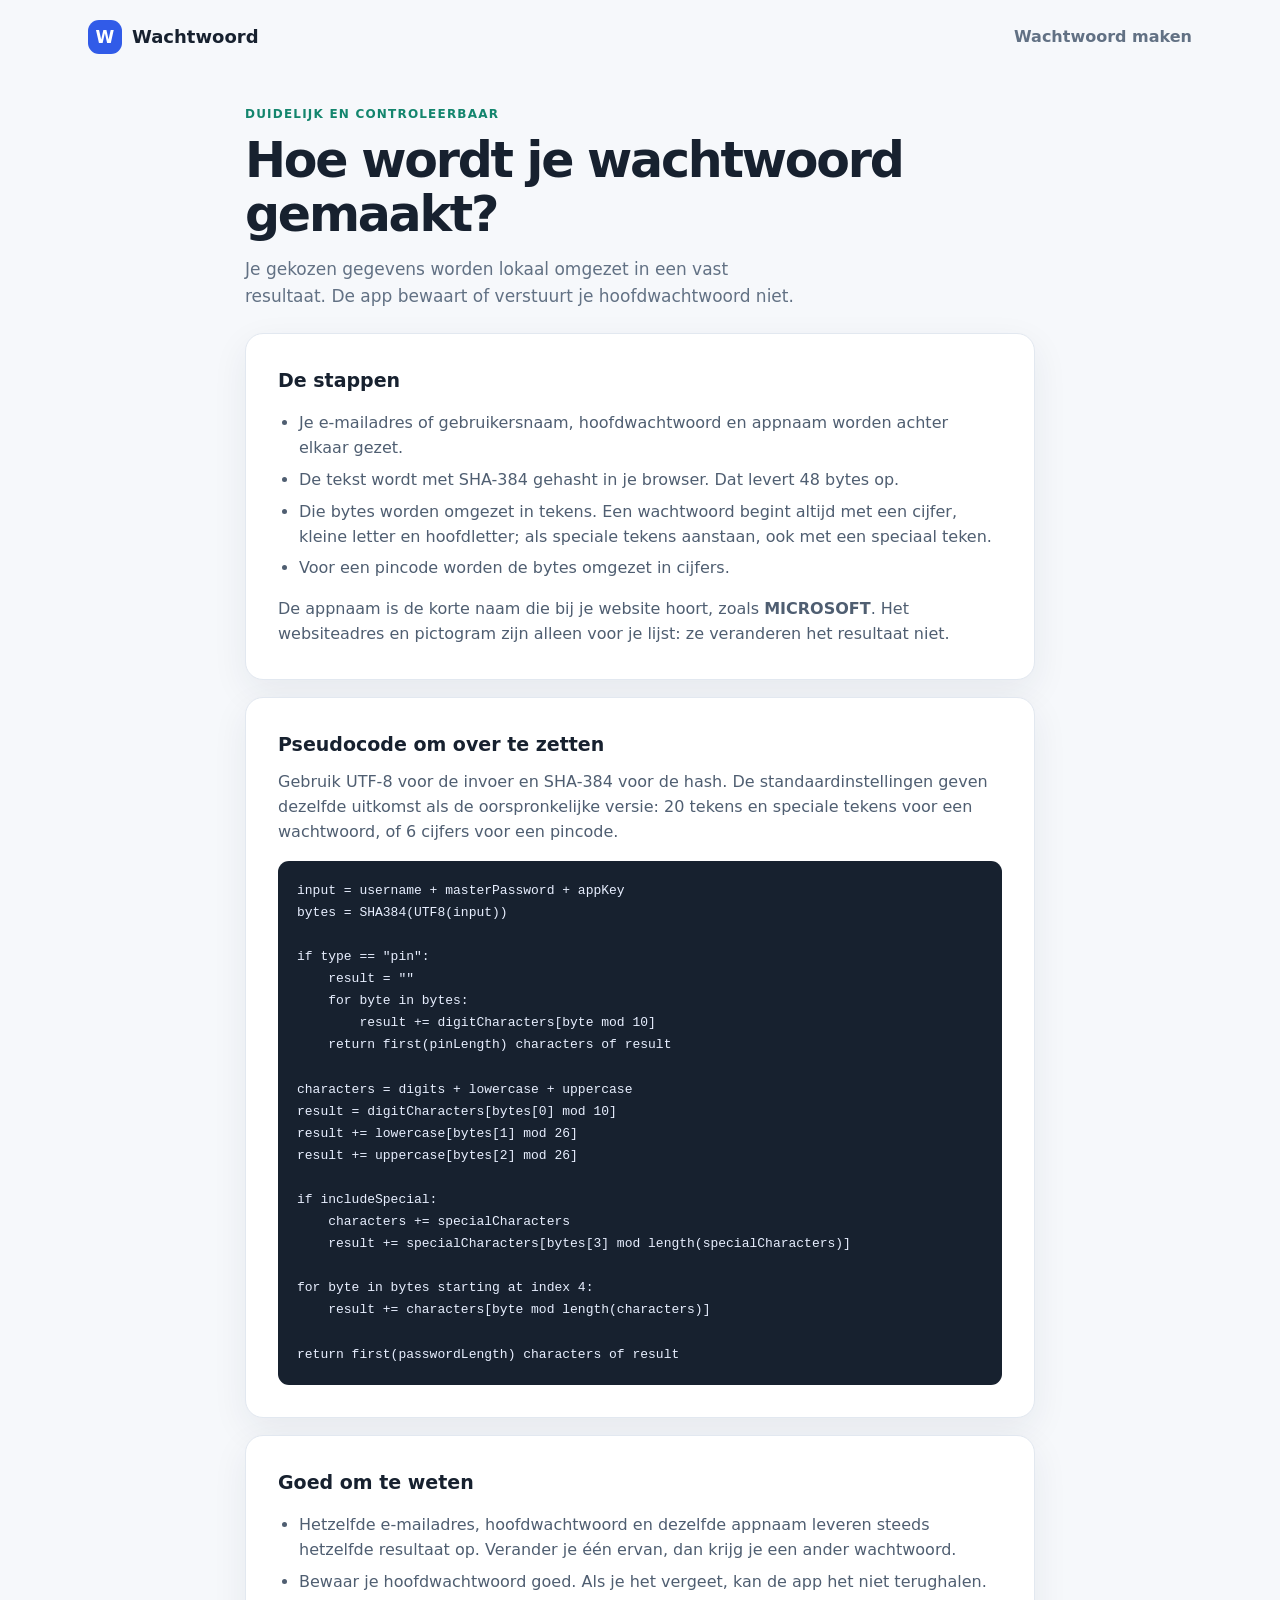
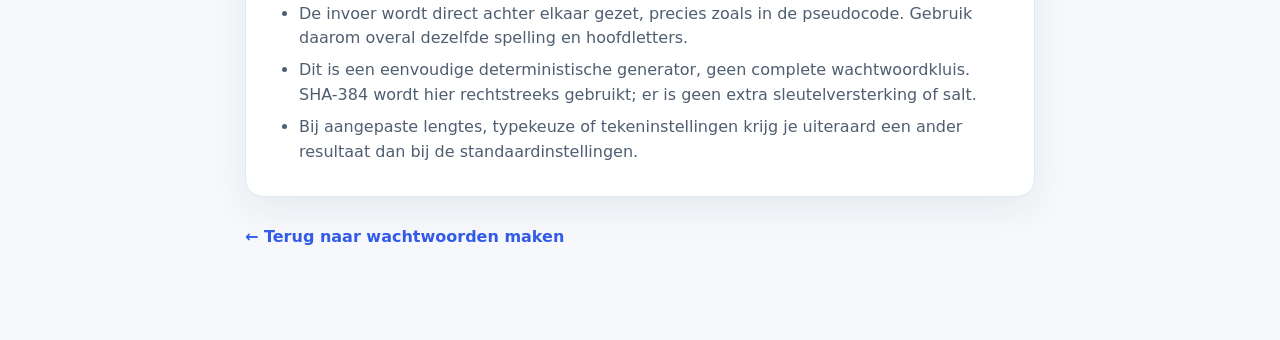
==== how-it-works.html @ 31152249 "Complete password manager UX refresh Co-authored-by: RobbeNooyens <42799452+RobbeNooyens@users.norep" ====
<!doctype html>
<html lang="nl">
<head>
  <meta charset="utf-8">
  <meta name="viewport" content="width=device-width, initial-scale=1">
  <meta name="theme-color" content="#f6f8fb">
  <title>Hoe werkt Wachtwoord?</title>
  <link rel="icon" href="favicon.ico" type="image/x-icon">
  <link rel="stylesheet" href="styles.css">
</head>
<body>
  <header class="site-header">
    <a class="brand" href="index.html" aria-label="Terug naar Wachtwoord">
      <span class="brand-mark" aria-hidden="true">W</span>
      <span>Wachtwoord</span>
    </a>
    <nav aria-label="Hoofdnavigatie">
      <a href="index.html">Wachtwoord maken</a>
    </nav>
  </header>

  <main class="page-shell how-page">
    <section class="intro">
      <p class="eyebrow">Duidelijk en controleerbaar</p>
      <h1>Hoe wordt je wachtwoord gemaakt?</h1>
      <p>Je gekozen gegevens worden lokaal omgezet in een vast resultaat. De app bewaart of verstuurt je hoofdwachtwoord niet.</p>
    </section>

    <section class="how-card">
      <h2>De stappen</h2>
      <ul>
        <li>Je e-mailadres of gebruikersnaam, hoofdwachtwoord en appnaam worden achter elkaar gezet.</li>
        <li>De tekst wordt met SHA-384 gehasht in je browser. Dat levert 48 bytes op.</li>
        <li>Die bytes worden omgezet in tekens. Een wachtwoord begint altijd met een cijfer, kleine letter en hoofdletter; als speciale tekens aanstaan, ook met een speciaal teken.</li>
        <li>Voor een pincode worden de bytes omgezet in cijfers.</li>
      </ul>
      <p>De appnaam is de korte naam die bij je website hoort, zoals <strong>MICROSOFT</strong>. Het websiteadres en pictogram zijn alleen voor je lijst: ze veranderen het resultaat niet.</p>
    </section>

    <section class="how-card">
      <h2>Pseudocode om over te zetten</h2>
      <p>Gebruik UTF-8 voor de invoer en SHA-384 voor de hash. De standaardinstellingen geven dezelfde uitkomst als de oorspronkelijke versie: 20 tekens en speciale tekens voor een wachtwoord, of 6 cijfers voor een pincode.</p>
      <pre class="pseudocode">input = username + masterPassword + appKey
bytes = SHA384(UTF8(input))

if type == "pin":
    result = ""
    for byte in bytes:
        result += digitCharacters[byte mod 10]
    return first(pinLength) characters of result

characters = digits + lowercase + uppercase
result = digitCharacters[bytes[0] mod 10]
result += lowercase[bytes[1] mod 26]
result += uppercase[bytes[2] mod 26]

if includeSpecial:
    characters += specialCharacters
    result += specialCharacters[bytes[3] mod length(specialCharacters)]

for byte in bytes starting at index 4:
    result += characters[byte mod length(characters)]

return first(passwordLength) characters of result</pre>
    </section>

    <section class="how-card">
      <h2>Goed om te weten</h2>
      <ul>
        <li>Hetzelfde e-mailadres, hoofdwachtwoord en dezelfde appnaam leveren steeds hetzelfde resultaat op. Verander je één ervan, dan krijg je een ander wachtwoord.</li>
        <li>Bewaar je hoofdwachtwoord goed. Als je het vergeet, kan de app het niet terughalen.</li>
        <li>De invoer wordt direct achter elkaar gezet, precies zoals in de pseudocode. Gebruik daarom overal dezelfde spelling en hoofdletters.</li>
        <li>Dit is een eenvoudige deterministische generator, geen complete wachtwoordkluis. SHA-384 wordt hier rechtstreeks gebruikt; er is geen extra sleutelversterking of salt.</li>
        <li>Bij aangepaste lengtes, typekeuze of tekeninstellingen krijg je uiteraard een ander resultaat dan bij de standaardinstellingen.</li>
      </ul>
    </section>

    <a class="back-link" href="index.html">← Terug naar wachtwoorden maken</a>
  </main>
</body>
</html>
---- styles.css ----
:root {
  color-scheme: light;
  --ink: #17212f;
  --muted: #627184;
  --line: #e2e8f0;
  --surface: #fff;
  --canvas: #f6f8fb;
  --blue: #315be8;
  --blue-dark: #2348c5;
  --blue-soft: #eff3ff;
  --green: #13856d;
  --shadow: 0 12px 36px rgba(27, 44, 75, .07);
}

* {
  box-sizing: border-box;
}

body {
  margin: 0;
  background: var(--canvas);
  color: var(--ink);
  font-family: Inter, ui-sans-serif, system-ui, -apple-system, BlinkMacSystemFont, "Segoe UI", sans-serif;
  font-size: 16px;
  line-height: 1.55;
}

button,
input {
  font: inherit;
}

button,
a,
summary,
input {
  -webkit-tap-highlight-color: transparent;
}

a {
  color: var(--blue);
  text-decoration: none;
}

a:hover {
  color: var(--blue-dark);
  text-decoration: underline;
}

:focus-visible {
  outline: 3px solid #86a2ff;
  outline-offset: 3px;
}

.site-header {
  display: flex;
  align-items: center;
  justify-content: space-between;
  max-width: 1160px;
  margin: 0 auto;
  padding: 20px 28px;
}

.brand {
  display: inline-flex;
  align-items: center;
  gap: 10px;
  color: var(--ink);
  font-size: 18px;
  font-weight: 750;
}

.brand:hover {
  text-decoration: none;
}

.brand-mark {
  display: grid;
  width: 34px;
  height: 34px;
  place-items: center;
  border-radius: 11px;
  background: var(--blue);
  color: white;
  font-size: 17px;
}

.site-header nav a {
  color: var(--muted);
  font-weight: 650;
}

.page-shell {
  width: min(1080px, calc(100% - 40px));
  margin: 31px auto 80px;
}

.intro {
  max-width: 660px;
  margin: 0 0 30px;
}

.eyebrow {
  margin: 0 0 10px;
  color: var(--green);
  font-size: 12px;
  font-weight: 800;
  letter-spacing: .1em;
  text-transform: uppercase;
}

h1,
h2,
h3,
p {
  margin-top: 0;
}

.intro h1 {
  margin-bottom: 13px;
  font-size: clamp(34px, 5vw, 49px);
  letter-spacing: -.045em;
  line-height: 1.12;
}

.intro h1 span {
  color: var(--blue);
}

.intro > p:last-child {
  max-width: 560px;
  margin-bottom: 0;
  color: var(--muted);
  font-size: 17px;
}

.workspace {
  display: grid;
  grid-template-columns: minmax(0, 1fr) 275px;
  align-items: start;
  gap: 25px;
}

.panel,
.side-note,
.how-card {
  border: 1px solid var(--line);
  border-radius: 18px;
  background: var(--surface);
  box-shadow: var(--shadow);
}

.generator-panel {
  padding: clamp(22px, 4vw, 36px);
}

.panel-heading {
  display: flex;
  align-items: flex-start;
  gap: 13px;
  margin-bottom: 24px;
}

.panel-heading h2,
.result-heading h2 {
  margin: 0 0 4px;
  font-size: 19px;
  letter-spacing: -.02em;
}

.panel-heading p,
.result-heading p {
  margin: 0;
  color: var(--muted);
  font-size: 14px;
}

.step-number {
  display: grid;
  flex: 0 0 30px;
  width: 30px;
  height: 30px;
  place-items: center;
  border-radius: 50%;
  background: var(--blue-soft);
  color: var(--blue);
  font-size: 14px;
  font-weight: 800;
}

.field {
  margin-bottom: 19px;
}

.field label {
  display: block;
  margin-bottom: 7px;
  font-size: 14px;
  font-weight: 700;
}

.field input,
#passwordOutput {
  width: 100%;
  min-height: 49px;
  padding: 11px 14px;
  border: 1px solid #cbd5e1;
  border-radius: 9px;
  background: #fff;
  color: var(--ink);
  font-size: 16px;
}

.field input::placeholder,
#passwordOutput::placeholder {
  color: #8895a7;
}

.field input:focus,
#passwordOutput:focus {
  border-color: var(--blue);
  outline: 3px solid rgba(49, 91, 232, .13);
}

.field-hint {
  margin: 6px 0 0;
  color: var(--muted);
  font-size: 13px;
}

.optional-field,
.settings {
  margin-top: 4px;
}

.optional-field summary,
.settings summary {
  width: fit-content;
  color: var(--blue);
  cursor: pointer;
  font-size: 14px;
  font-weight: 700;
  list-style-position: outside;
}

.optional-field[open] .field {
  margin: 16px 0 0;
}

.section-divider {
  height: 1px;
  margin: 28px 0;
  background: var(--line);
}

.compact-heading {
  margin-bottom: 16px;
}

.choice-group {
  display: grid;
  grid-template-columns: 1fr 1fr;
  gap: 11px;
  margin: 0;
  padding: 0;
  border: 0;
}

.choice-card {
  display: flex;
  min-height: 76px;
  align-items: center;
  gap: 12px;
  padding: 13px 14px;
  border: 1px solid #cbd5e1;
  border-radius: 11px;
  cursor: pointer;
}

.choice-card:has(input:checked) {
  border-color: var(--blue);
  background: var(--blue-soft);
  box-shadow: inset 0 0 0 1px var(--blue);
}

.choice-card input {
  position: absolute;
  opacity: 0;
}

.choice-indicator {
  display: grid;
  flex: 0 0 20px;
  width: 20px;
  height: 20px;
  place-items: center;
  border: 1.5px solid #9aa9ba;
  border-radius: 50%;
  background: white;
}

.choice-card input:checked + .choice-indicator {
  border: 6px solid var(--blue);
}

.choice-card input:focus-visible + .choice-indicator {
  outline: 3px solid #86a2ff;
  outline-offset: 3px;
}

.choice-card strong,
.choice-card small {
  display: block;
}

.choice-card strong {
  font-size: 14px;
}

.choice-card small {
  margin-top: 2px;
  color: var(--muted);
  font-size: 12px;
}

.settings {
  margin-top: 17px;
  padding: 13px 15px;
  border: 1px solid var(--line);
  border-radius: 10px;
  background: #fbfcfe;
}

.settings-content {
  margin-top: 15px;
}

.settings-content[hidden],
.new-app-form[hidden] {
  display: none;
}

.settings-content .field {
  margin-bottom: 13px;
}

.setting-control {
  display: flex;
  align-items: center;
  gap: 10px;
  color: var(--ink);
  font-size: 14px;
}

.setting-control input {
  width: 90px;
  min-height: 42px;
}

.setting-default {
  color: var(--muted);
}

.check-row {
  display: flex;
  align-items: center;
  gap: 9px;
  width: fit-content;
  cursor: pointer;
  font-size: 14px;
}

.check-row input {
  width: 18px;
  height: 18px;
  accent-color: var(--blue);
}

.app-grid {
  display: grid;
  grid-template-columns: repeat(auto-fill, minmax(102px, 1fr));
  gap: 10px;
}

.app-item {
  position: relative;
  min-width: 0;
}

.app-choice {
  display: flex;
  width: 100%;
  min-height: 104px;
  flex-direction: column;
  align-items: center;
  justify-content: center;
  gap: 8px;
  padding: 12px 8px;
  border: 1px solid var(--line);
  border-radius: 12px;
  background: #fff;
  color: var(--ink);
  cursor: pointer;
}

.app-choice:hover {
  border-color: #9fb2f5;
  background: #fafbff;
}

.app-choice.selected {
  border: 2px solid var(--blue);
  background: var(--blue-soft);
}

.app-icon {
  display: grid;
  width: 42px;
  height: 42px;
  place-items: center;
  overflow: hidden;
  border-radius: 12px;
  background: #f2f5f9;
}

.app-icon img {
  width: 30px;
  height: 30px;
  object-fit: contain;
}

.app-initials {
  color: var(--blue);
  font-size: 20px;
  font-weight: 800;
}

.app-name {
  max-width: 100%;
  overflow: hidden;
  font-size: 12px;
  font-weight: 700;
  text-overflow: ellipsis;
  white-space: nowrap;
}

.remove-app {
  position: absolute;
  top: 3px;
  right: 3px;
  display: grid;
  width: 25px;
  height: 25px;
  place-items: center;
  border: 0;
  border-radius: 50%;
  background: #fff;
  color: #748195;
  cursor: pointer;
  font-size: 19px;
  line-height: 1;
  opacity: 0;
}

.app-item:hover .remove-app,
.remove-app:focus-visible {
  opacity: 1;
}

.add-app-button {
  display: inline-flex;
  min-height: 44px;
  align-items: center;
  gap: 8px;
  margin-top: 13px;
  padding: 0 3px;
  border: 0;
  background: transparent;
  color: var(--blue);
  cursor: pointer;
  font-size: 14px;
  font-weight: 700;
}

.add-app-button span {
  font-size: 20px;
}

.new-app-form {
  margin-top: 15px;
  padding: 18px;
  border: 1px solid var(--line);
  border-radius: 12px;
  background: #fbfcfe;
}

.new-app-form h3 {
  margin: 0 0 5px;
  font-size: 16px;
}

.new-app-form > p {
  margin-bottom: 15px;
  color: var(--muted);
  font-size: 13px;
}

.new-app-form .field {
  margin-bottom: 13px;
}

.app-form-actions {
  display: flex;
  justify-content: flex-end;
  gap: 9px;
  margin-top: 16px;
}

.button {
  display: inline-flex;
  min-height: 46px;
  align-items: center;
  justify-content: center;
  padding: 10px 17px;
  border: 1px solid transparent;
  border-radius: 9px;
  cursor: pointer;
  font-size: 14px;
  font-weight: 750;
  transition: background-color .15s ease, transform .15s ease;
}

.button:active:not(:disabled) {
  transform: translateY(1px);
}

.button-primary {
  background: var(--blue);
  color: #fff;
}

.button-primary:hover:not(:disabled) {
  background: var(--blue-dark);
}

.button-secondary {
  border-color: var(--line);
  background: white;
  color: var(--ink);
}

.button-secondary:hover:not(:disabled) {
  background: #f3f6fa;
}

.button:disabled {
  cursor: not-allowed;
  opacity: .5;
}

.generate-button {
  width: 100%;
  min-height: 53px;
  margin-top: 26px;
  font-size: 16px;
}

.result-card {
  margin-top: 20px;
  padding: 19px;
  border: 1px solid #d9e2f5;
  border-radius: 13px;
  background: #f8faff;
}

.result-heading {
  display: flex;
  align-items: flex-start;
  justify-content: space-between;
  gap: 10px;
  margin-bottom: 13px;
}

.result-heading h2 {
  font-size: 16px;
}

.result-heading p {
  font-size: 12px;
}

.icon-button {
  display: grid;
  width: 40px;
  height: 40px;
  flex: 0 0 40px;
  place-items: center;
  border: 1px solid var(--line);
  border-radius: 9px;
  background: #fff;
  color: #40516a;
  cursor: pointer;
}

.icon-button svg,
.privacy-icon svg {
  width: 21px;
  height: 21px;
  fill: none;
  stroke: currentColor;
  stroke-linecap: round;
  stroke-linejoin: round;
  stroke-width: 1.7;
}

#passwordOutput {
  min-height: 51px;
  border-color: #dce4f2;
  background: white;
  font-family: ui-monospace, "SFMono-Regular", Consolas, monospace;
  font-size: 16px;
  letter-spacing: .03em;
}

.result-actions {
  display: flex;
  gap: 9px;
  margin-top: 11px;
}

.result-actions .button-primary {
  flex: 1;
}

.side-note {
  position: sticky;
  top: 20px;
  padding: 23px;
}

.privacy-icon {
  display: grid;
  width: 45px;
  height: 45px;
  place-items: center;
  margin-bottom: 17px;
  border-radius: 14px;
  background: #e8f7f1;
  color: var(--green);
}

.privacy-icon svg {
  width: 25px;
  height: 25px;
}

.side-note h2 {
  margin-bottom: 9px;
  font-size: 17px;
}

.side-note p {
  margin-bottom: 17px;
  color: var(--muted);
  font-size: 14px;
}

.side-note a {
  display: inline-block;
  font-size: 14px;
  font-weight: 700;
}

.toast {
  position: fixed;
  z-index: 5;
  right: 22px;
  bottom: 22px;
  max-width: min(420px, calc(100vw - 32px));
  padding: 13px 17px;
  border: 1px solid #29384c;
  border-radius: 10px;
  background: #17212f;
  color: #fff;
  box-shadow: 0 12px 30px rgba(15, 23, 42, .2);
  opacity: 0;
  pointer-events: none;
  transform: translateY(8px);
  transition: opacity .2s ease, transform .2s ease;
}

.toast.visible {
  opacity: 1;
  transform: translateY(0);
}

.visually-hidden {
  position: absolute;
  width: 1px;
  height: 1px;
  overflow: hidden;
  clip: rect(0, 0, 0, 0);
  white-space: nowrap;
  clip-path: inset(50%);
}

.how-page {
  max-width: 790px;
}

.how-page .intro {
  margin-bottom: 24px;
}

.how-card {
  margin-bottom: 17px;
  padding: clamp(21px, 4vw, 32px);
}

.how-card h2 {
  margin-bottom: 11px;
  font-size: 19px;
}

.how-card p,
.how-card li {
  color: #4f5e71;
}

.how-card p:last-child,
.how-card ul:last-child {
  margin-bottom: 0;
}

.how-card ul {
  padding-left: 21px;
}

.how-card li + li {
  margin-top: 7px;
}

.pseudocode {
  overflow-x: auto;
  margin: 16px 0 0;
  padding: 19px;
  border-radius: 11px;
  background: #17212f;
  color: #e8efff;
  font: 13px/1.7 ui-monospace, "SFMono-Regular", Consolas, monospace;
  white-space: pre;
}

.back-link {
  display: inline-flex;
  min-height: 46px;
  align-items: center;
  font-weight: 750;
}

@media (max-width: 820px) {
  .workspace {
    grid-template-columns: 1fr;
  }

  .side-note {
    position: static;
  }

  .side-note p {
    max-width: 600px;
  }
}

@media (max-width: 520px) {
  .site-header {
    padding: 15px 18px;
  }

  .site-header nav a {
    font-size: 14px;
  }

  .page-shell {
    width: calc(100% - 24px);
    margin-top: 22px;
  }

  .intro {
    margin-bottom: 22px;
  }

  .intro > p:last-child {
    font-size: 15px;
  }

  .generator-panel {
    padding: 20px 16px;
    border-radius: 14px;
  }

  .choice-group {
    grid-template-columns: 1fr;
  }

  .choice-card {
    min-height: 68px;
  }

  .app-grid {
    grid-template-columns: repeat(3, minmax(0, 1fr));
  }

  .remove-app {
    opacity: 1;
  }

  .result-card {
    padding: 15px;
  }

  .toast {
    right: 12px;
    bottom: 12px;
  }
}

@media (prefers-reduced-motion: reduce) {
  *,
  *::before,
  *::after {
    scroll-behavior: auto !important;
    transition-duration: .01ms !important;
  }
}
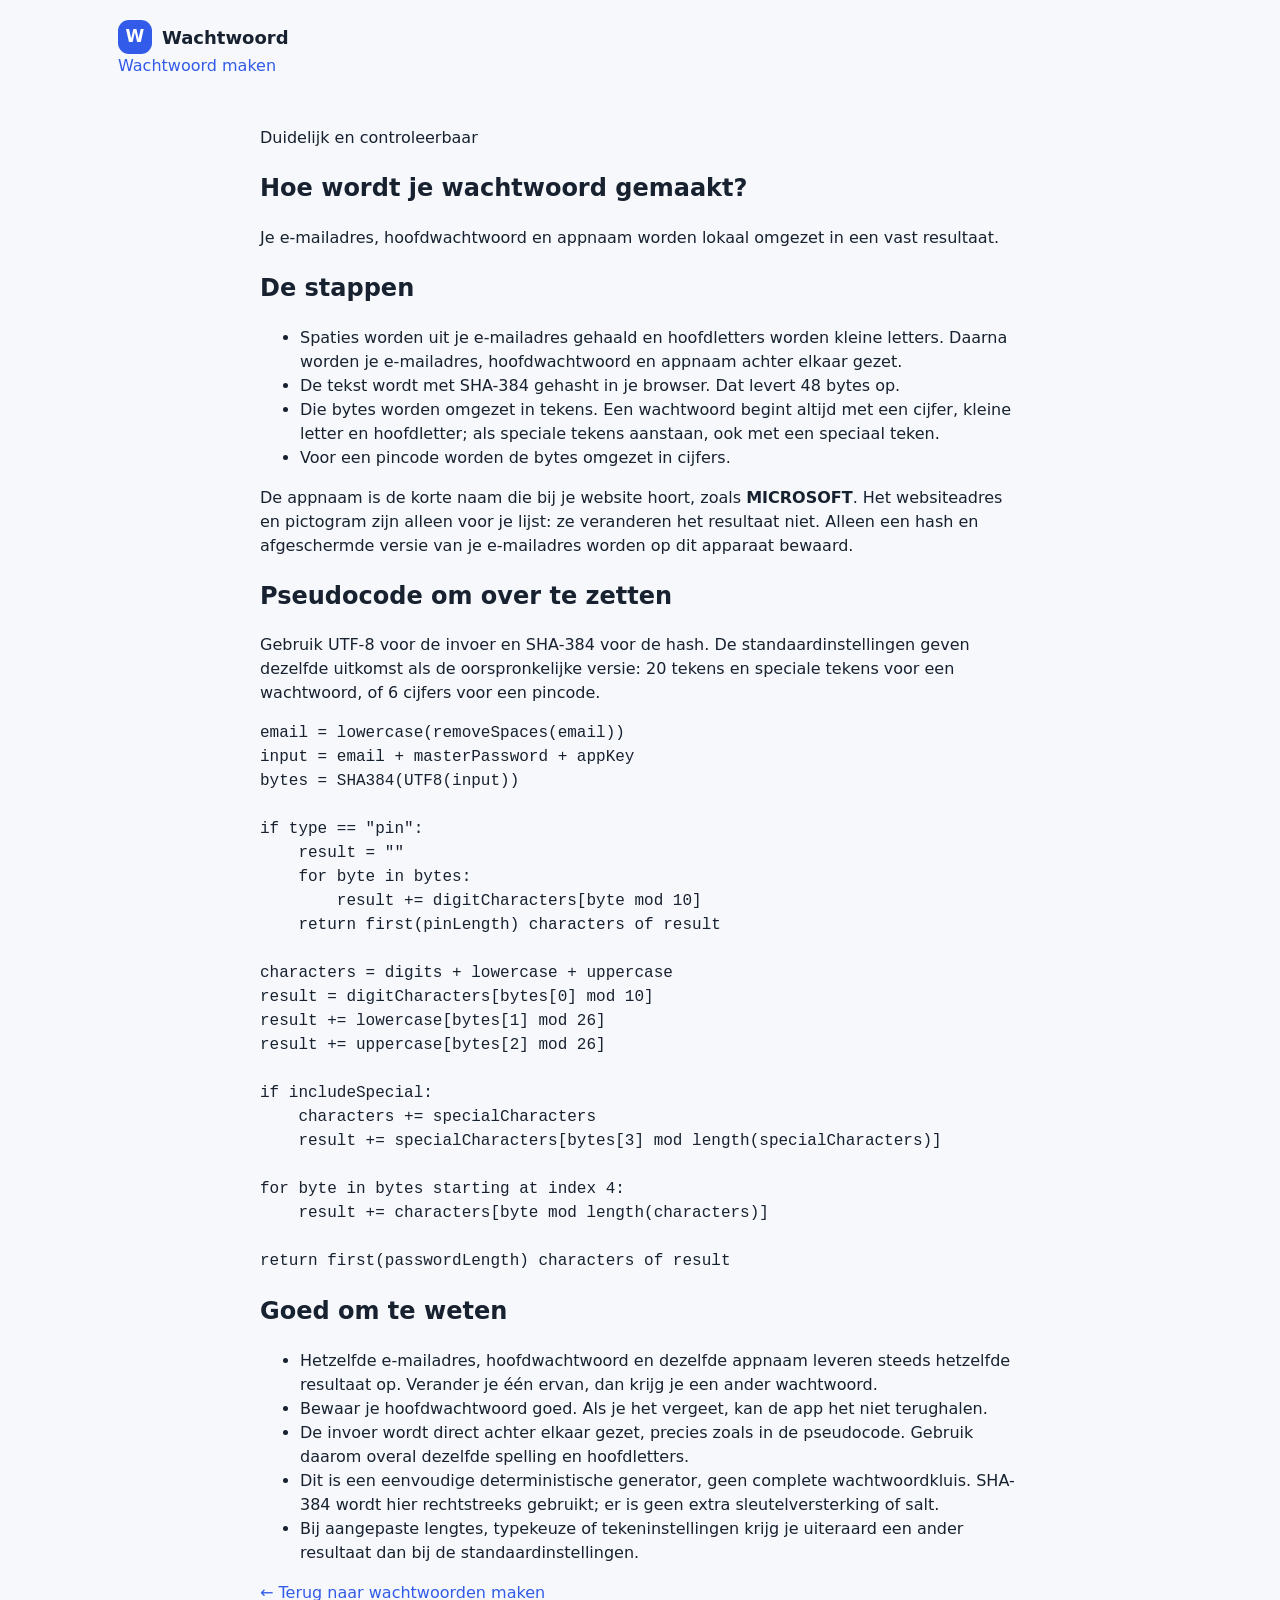
==== commit 571c1e52: "Finish automatic generation and reset UX Co-authored-by: RobbeNooyens <42799452+RobbeNooyens@users.n" ====
--- a/how-it-works.html
+++ b/how-it-works.html
@@ -23,24 +23,25 @@
     <section class="intro">
       <p class="eyebrow">Duidelijk en controleerbaar</p>
       <h1>Hoe wordt je wachtwoord gemaakt?</h1>
-      <p>Je gekozen gegevens worden lokaal omgezet in een vast resultaat. De app bewaart of verstuurt je hoofdwachtwoord niet.</p>
+      <p>Je e-mailadres, hoofdwachtwoord en appnaam worden lokaal omgezet in een vast resultaat.</p>
     </section>
 
     <section class="how-card">
       <h2>De stappen</h2>
       <ul>
-        <li>Je e-mailadres of gebruikersnaam, hoofdwachtwoord en appnaam worden achter elkaar gezet.</li>
+        <li>Spaties worden uit je e-mailadres gehaald en hoofdletters worden kleine letters. Daarna worden je e-mailadres, hoofdwachtwoord en appnaam achter elkaar gezet.</li>
         <li>De tekst wordt met SHA-384 gehasht in je browser. Dat levert 48 bytes op.</li>
         <li>Die bytes worden omgezet in tekens. Een wachtwoord begint altijd met een cijfer, kleine letter en hoofdletter; als speciale tekens aanstaan, ook met een speciaal teken.</li>
         <li>Voor een pincode worden de bytes omgezet in cijfers.</li>
       </ul>
-      <p>De appnaam is de korte naam die bij je website hoort, zoals <strong>MICROSOFT</strong>. Het websiteadres en pictogram zijn alleen voor je lijst: ze veranderen het resultaat niet.</p>
+      <p>De appnaam is de korte naam die bij je website hoort, zoals <strong>MICROSOFT</strong>. Het websiteadres en pictogram zijn alleen voor je lijst: ze veranderen het resultaat niet. Alleen een hash en afgeschermde versie van je e-mailadres worden op dit apparaat bewaard.</p>
     </section>
 
     <section class="how-card">
       <h2>Pseudocode om over te zetten</h2>
       <p>Gebruik UTF-8 voor de invoer en SHA-384 voor de hash. De standaardinstellingen geven dezelfde uitkomst als de oorspronkelijke versie: 20 tekens en speciale tekens voor een wachtwoord, of 6 cijfers voor een pincode.</p>
-      <pre class="pseudocode">input = username + masterPassword + appKey
+      <pre class="pseudocode">email = lowercase(removeSpaces(email))
+input = email + masterPassword + appKey
 bytes = SHA384(UTF8(input))
 
 if type == "pin":
--- a/styles.css
+++ b/styles.css
@@ -22,7 +22,7 @@
   color: var(--ink);
   font-family: Inter, ui-sans-serif, system-ui, -apple-system, BlinkMacSystemFont, "Segoe UI", sans-serif;
   font-size: 16px;
-  line-height: 1.55;
+  line-height: 1.5;
 }
 
 button,
@@ -52,11 +52,12 @@
   outline-offset: 3px;
 }
 
+[hidden] {
+  display: none !important;
+}
+
 .site-header {
-  display: flex;
-  align-items: center;
-  justify-content: space-between;
-  max-width: 1160px;
+  max-width: 1100px;
   margin: 0 auto;
   padding: 20px 28px;
 }
@@ -85,65 +86,19 @@
   font-size: 17px;
 }
 
-.site-header nav a {
-  color: var(--muted);
-  font-weight: 650;
-}
-
 .page-shell {
-  width: min(1080px, calc(100% - 40px));
-  margin: 31px auto 80px;
-}
-
-.intro {
-  max-width: 660px;
-  margin: 0 0 30px;
-}
-
-.eyebrow {
-  margin: 0 0 10px;
-  color: var(--green);
-  font-size: 12px;
-  font-weight: 800;
-  letter-spacing: .1em;
-  text-transform: uppercase;
-}
-
-h1,
-h2,
-h3,
-p {
-  margin-top: 0;
-}
-
-.intro h1 {
-  margin-bottom: 13px;
-  font-size: clamp(34px, 5vw, 49px);
-  letter-spacing: -.045em;
-  line-height: 1.12;
-}
-
-.intro h1 span {
-  color: var(--blue);
-}
-
-.intro > p:last-child {
-  max-width: 560px;
-  margin-bottom: 0;
-  color: var(--muted);
-  font-size: 17px;
-}
-
-.workspace {
-  display: grid;
-  grid-template-columns: minmax(0, 1fr) 275px;
-  align-items: start;
-  gap: 25px;
+  width: min(760px, calc(100% - 40px));
+  margin: 28px auto 80px;
+}
+
+.page-title {
+  margin: 0 0 21px;
+  font-size: clamp(25px, 4vw, 34px);
+  letter-spacing: -.035em;
 }
 
 .panel,
-.side-note,
-.how-card {
+.generator-panel {
   border: 1px solid var(--line);
   border-radius: 18px;
   background: var(--surface);
@@ -151,45 +106,37 @@
 }
 
 .generator-panel {
-  padding: clamp(22px, 4vw, 36px);
+  padding: clamp(23px, 4vw, 36px);
 }
 
 .panel-heading {
   display: flex;
-  align-items: flex-start;
+  align-items: center;
   gap: 13px;
-  margin-bottom: 24px;
-}
-
-.panel-heading h2,
-.result-heading h2 {
-  margin: 0 0 4px;
-  font-size: 19px;
+  margin-bottom: 23px;
+}
+
+.panel-heading h2 {
+  margin: 0;
+  font-size: 20px;
   letter-spacing: -.02em;
 }
 
-.panel-heading p,
-.result-heading p {
-  margin: 0;
-  color: var(--muted);
-  font-size: 14px;
-}
-
 .step-number {
   display: grid;
-  flex: 0 0 30px;
-  width: 30px;
-  height: 30px;
+  flex: 0 0 33px;
+  width: 33px;
+  height: 33px;
   place-items: center;
   border-radius: 50%;
   background: var(--blue-soft);
   color: var(--blue);
-  font-size: 14px;
+  font-size: 15px;
   font-weight: 800;
 }
 
 .field {
-  margin-bottom: 19px;
+  margin-bottom: 17px;
 }
 
 .field label {
@@ -202,10 +149,10 @@
 .field input,
 #passwordOutput {
   width: 100%;
-  min-height: 49px;
-  padding: 11px 14px;
+  min-height: 52px;
+  padding: 12px 14px;
   border: 1px solid #cbd5e1;
-  border-radius: 9px;
+  border-radius: 10px;
   background: #fff;
   color: var(--ink);
   font-size: 16px;
@@ -222,39 +169,112 @@
   outline: 3px solid rgba(49, 91, 232, .13);
 }
 
-.field-hint {
-  margin: 6px 0 0;
+.icon-field {
+  position: relative;
+}
+
+.icon-field input {
+  padding-left: 49px;
+}
+
+.field-icon {
+  position: absolute;
+  top: 50%;
+  left: 16px;
+  display: grid;
+  width: 22px;
+  height: 22px;
+  place-items: center;
+  color: #77869a;
+  font-size: 18px;
+  font-weight: 700;
+  transform: translateY(-50%);
+}
+
+.key-icon svg {
+  width: 20px;
+  height: 20px;
+  fill: none;
+  stroke: currentColor;
+  stroke-linecap: round;
+  stroke-linejoin: round;
+  stroke-width: 1.8;
+}
+
+.saved-email {
+  display: flex;
+  min-height: 45px;
+  align-items: center;
+  gap: 8px;
+  margin: -4px 0 15px;
+  padding: 8px 11px;
+  border: 1px solid #d9e2f5;
+  border-radius: 9px;
+  background: #f8faff;
   color: var(--muted);
   font-size: 13px;
 }
 
-.optional-field,
-.settings {
-  margin-top: 4px;
-}
-
-.optional-field summary,
-.settings summary {
-  width: fit-content;
+.saved-email-icon {
+  color: var(--blue);
+  font-weight: 800;
+}
+
+.saved-email strong {
+  color: var(--ink);
+  font-weight: 700;
+}
+
+.text-button {
+  margin-left: auto;
+  padding: 6px 4px 6px 10px;
+  border: 0;
+  background: transparent;
   color: var(--blue);
   cursor: pointer;
+  font-size: 13px;
+  font-weight: 700;
+}
+
+.password-purpose {
+  display: grid;
+  gap: 9px;
+  margin: 25px 0 0;
+  padding: 0;
+  border: 0;
+}
+
+.password-purpose legend {
+  margin-bottom: 9px;
   font-size: 14px;
   font-weight: 700;
-  list-style-position: outside;
-}
-
-.optional-field[open] .field {
-  margin: 16px 0 0;
-}
-
-.section-divider {
-  height: 1px;
-  margin: 28px 0;
-  background: var(--line);
-}
-
-.compact-heading {
-  margin-bottom: 16px;
+}
+
+.purpose-choice {
+  display: flex;
+  min-height: 48px;
+  align-items: center;
+  gap: 11px;
+  padding: 10px 13px;
+  border: 1px solid var(--line);
+  border-radius: 10px;
+  cursor: pointer;
+  font-size: 14px;
+}
+
+.purpose-choice:has(input:checked) {
+  border-color: var(--blue);
+  background: var(--blue-soft);
+}
+
+.purpose-choice input {
+  width: 18px;
+  height: 18px;
+  accent-color: var(--blue);
+}
+
+.repeat-field {
+  margin-top: 17px;
 }
 
 .choice-group {
@@ -268,7 +288,7 @@
 
 .choice-card {
   display: flex;
-  min-height: 76px;
+  min-height: 80px;
   align-items: center;
   gap: 12px;
   padding: 13px 14px;
@@ -324,20 +344,23 @@
 }
 
 .settings {
-  margin-top: 17px;
+  margin-top: 18px;
   padding: 13px 15px;
   border: 1px solid var(--line);
   border-radius: 10px;
   background: #fbfcfe;
 }
 
+.settings summary {
+  width: fit-content;
+  color: var(--blue);
+  cursor: pointer;
+  font-size: 14px;
+  font-weight: 700;
+}
+
 .settings-content {
   margin-top: 15px;
-}
-
-.settings-content[hidden],
-.new-app-form[hidden] {
-  display: none;
 }
 
 .settings-content .field {
@@ -378,8 +401,8 @@
 
 .app-grid {
   display: grid;
-  grid-template-columns: repeat(auto-fill, minmax(102px, 1fr));
-  gap: 10px;
+  grid-template-columns: repeat(auto-fill, minmax(105px, 1fr));
+  gap: 11px;
 }
 
 .app-item {
@@ -390,7 +413,7 @@
 .app-choice {
   display: flex;
   width: 100%;
-  min-height: 104px;
+  min-height: 108px;
   flex-direction: column;
   align-items: center;
   justify-content: center;
@@ -449,8 +472,8 @@
   top: 3px;
   right: 3px;
   display: grid;
-  width: 25px;
-  height: 25px;
+  width: 27px;
+  height: 27px;
   place-items: center;
   border: 0;
   border-radius: 50%;
@@ -458,7 +481,6 @@
   color: #748195;
   cursor: pointer;
   font-size: 19px;
-  line-height: 1;
   opacity: 0;
 }
 
@@ -467,53 +489,93 @@
   opacity: 1;
 }
 
-.add-app-button {
-  display: inline-flex;
-  min-height: 44px;
+.add-app-choice {
+  border-style: dashed;
+  border-color: #b6c3d3;
+  color: var(--muted);
+}
+
+.add-app-icon {
+  display: grid;
+  width: 42px;
+  height: 42px;
+  place-items: center;
+  border-radius: 12px;
+  background: var(--blue-soft);
+  color: var(--blue);
+  font-size: 26px;
+  line-height: 1;
+}
+
+.result-card {
+  margin-top: 23px;
+  padding: 19px;
+  border: 1px solid #d9e2f5;
+  border-radius: 13px;
+  background: #f8faff;
+}
+
+.result-heading {
+  display: flex;
   align-items: center;
-  gap: 8px;
-  margin-top: 13px;
-  padding: 0 3px;
-  border: 0;
-  background: transparent;
-  color: var(--blue);
+  justify-content: space-between;
+  gap: 10px;
+  margin-bottom: 13px;
+}
+
+.result-heading h2 {
+  margin: 0;
+  font-size: 16px;
+}
+
+.icon-button {
+  display: grid;
+  width: 41px;
+  height: 41px;
+  flex: 0 0 41px;
+  place-items: center;
+  border: 1px solid var(--line);
+  border-radius: 9px;
+  background: #fff;
+  color: #40516a;
   cursor: pointer;
-  font-size: 14px;
-  font-weight: 700;
-}
-
-.add-app-button span {
-  font-size: 20px;
-}
-
-.new-app-form {
-  margin-top: 15px;
-  padding: 18px;
-  border: 1px solid var(--line);
-  border-radius: 12px;
-  background: #fbfcfe;
-}
-
-.new-app-form h3 {
-  margin: 0 0 5px;
-  font-size: 16px;
-}
-
-.new-app-form > p {
-  margin-bottom: 15px;
-  color: var(--muted);
-  font-size: 13px;
-}
-
-.new-app-form .field {
-  margin-bottom: 13px;
-}
-
-.app-form-actions {
+}
+
+.icon-button svg {
+  width: 21px;
+  height: 21px;
+  fill: none;
+  stroke: currentColor;
+  stroke-linecap: round;
+  stroke-linejoin: round;
+  stroke-width: 1.7;
+}
+
+.eye-slash {
+  display: none;
+}
+
+.visible-password .eye-slash {
+  display: block;
+}
+
+#passwordOutput {
+  min-height: 53px;
+  border-color: #dce4f2;
+  background: white;
+  font-family: ui-monospace, "SFMono-Regular", Consolas, monospace;
+  font-size: 17px;
+  letter-spacing: .035em;
+}
+
+.result-actions {
   display: flex;
-  justify-content: flex-end;
   gap: 9px;
-  margin-top: 16px;
+  margin-top: 11px;
+}
+
+.result-actions .button-primary {
+  flex: 1;
 }
 
 .button {
@@ -553,127 +615,115 @@
   background: #f3f6fa;
 }
 
+.button-back {
+  border-color: transparent;
+  background: transparent;
+  color: var(--muted);
+}
+
+.button-back:hover {
+  background: #edf1f6;
+  color: var(--ink);
+}
+
 .button:disabled {
   cursor: not-allowed;
   opacity: .5;
 }
 
-.generate-button {
-  width: 100%;
-  min-height: 53px;
-  margin-top: 26px;
-  font-size: 16px;
-}
-
-.result-card {
-  margin-top: 20px;
-  padding: 19px;
-  border: 1px solid #d9e2f5;
-  border-radius: 13px;
-  background: #f8faff;
-}
-
-.result-heading {
-  display: flex;
-  align-items: flex-start;
-  justify-content: space-between;
-  gap: 10px;
-  margin-bottom: 13px;
-}
-
-.result-heading h2 {
-  font-size: 16px;
-}
-
-.result-heading p {
-  font-size: 12px;
-}
-
-.icon-button {
-  display: grid;
-  width: 40px;
-  height: 40px;
-  flex: 0 0 40px;
-  place-items: center;
+.wizard-progress,
+.wizard-controls {
+  display: none;
+}
+
+.page-footer {
+  margin-top: 24px;
+  text-align: center;
+  font-size: 14px;
+}
+
+.page-footer a {
+  color: var(--muted);
+}
+
+.app-dialog,
+.confirm-dialog {
+  width: min(450px, calc(100% - 28px));
+  max-width: none;
+  padding: 0;
+  overflow: visible;
   border: 1px solid var(--line);
-  border-radius: 9px;
-  background: #fff;
-  color: #40516a;
+  border-radius: 18px;
+  background: var(--surface);
+  color: var(--ink);
+  box-shadow: 0 24px 80px rgba(17, 28, 45, .24);
+}
+
+.app-dialog::backdrop,
+.confirm-dialog::backdrop {
+  background: rgba(20, 31, 48, .48);
+  backdrop-filter: blur(3px);
+}
+
+.dialog-content {
+  position: relative;
+  padding: 29px;
+}
+
+.dialog-close {
+  position: absolute;
+  top: 13px;
+  right: 15px;
+  width: 36px;
+  height: 36px;
+  border: 0;
+  border-radius: 50%;
+  background: transparent;
+  color: var(--muted);
   cursor: pointer;
-}
-
-.icon-button svg,
-.privacy-icon svg {
-  width: 21px;
-  height: 21px;
-  fill: none;
-  stroke: currentColor;
-  stroke-linecap: round;
-  stroke-linejoin: round;
-  stroke-width: 1.7;
-}
-
-#passwordOutput {
-  min-height: 51px;
-  border-color: #dce4f2;
-  background: white;
-  font-family: ui-monospace, "SFMono-Regular", Consolas, monospace;
-  font-size: 16px;
-  letter-spacing: .03em;
-}
-
-.result-actions {
-  display: flex;
-  gap: 9px;
-  margin-top: 11px;
-}
-
-.result-actions .button-primary {
-  flex: 1;
-}
-
-.side-note {
-  position: sticky;
-  top: 20px;
-  padding: 23px;
-}
-
-.privacy-icon {
+  font-size: 25px;
+}
+
+.dialog-icon {
   display: grid;
   width: 45px;
   height: 45px;
   place-items: center;
-  margin-bottom: 17px;
-  border-radius: 14px;
-  background: #e8f7f1;
-  color: var(--green);
-}
-
-.privacy-icon svg {
-  width: 25px;
-  height: 25px;
-}
-
-.side-note h2 {
-  margin-bottom: 9px;
-  font-size: 17px;
-}
-
-.side-note p {
-  margin-bottom: 17px;
+  margin-bottom: 15px;
+  border-radius: 13px;
+  background: var(--blue-soft);
+  color: var(--blue);
+  font-size: 26px;
+}
+
+.warning-icon {
+  background: #fff4df;
+  color: #a7650a;
+  font-size: 21px;
+  font-weight: 800;
+}
+
+.dialog-content h2 {
+  margin: 0 0 18px;
+  font-size: 20px;
+}
+
+.dialog-content > p {
+  margin: -7px 0 21px;
   color: var(--muted);
   font-size: 14px;
 }
 
-.side-note a {
-  display: inline-block;
-  font-size: 14px;
-  font-weight: 700;
+.dialog-actions {
+  display: flex;
+  justify-content: flex-end;
+  gap: 9px;
+  margin-top: 21px;
 }
 
 .toast {
   position: fixed;
-  z-index: 5;
+  z-index: 10;
   right: 22px;
   bottom: 22px;
   max-width: min(420px, calc(100vw - 32px));
@@ -704,99 +754,77 @@
   clip-path: inset(50%);
 }
 
-.how-page {
-  max-width: 790px;
-}
-
-.how-page .intro {
-  margin-bottom: 24px;
-}
-
-.how-card {
-  margin-bottom: 17px;
-  padding: clamp(21px, 4vw, 32px);
-}
-
-.how-card h2 {
-  margin-bottom: 11px;
-  font-size: 19px;
-}
-
-.how-card p,
-.how-card li {
-  color: #4f5e71;
-}
-
-.how-card p:last-child,
-.how-card ul:last-child {
-  margin-bottom: 0;
-}
-
-.how-card ul {
-  padding-left: 21px;
-}
-
-.how-card li + li {
-  margin-top: 7px;
-}
-
-.pseudocode {
-  overflow-x: auto;
-  margin: 16px 0 0;
-  padding: 19px;
-  border-radius: 11px;
-  background: #17212f;
-  color: #e8efff;
-  font: 13px/1.7 ui-monospace, "SFMono-Regular", Consolas, monospace;
-  white-space: pre;
-}
-
-.back-link {
-  display: inline-flex;
-  min-height: 46px;
-  align-items: center;
-  font-weight: 750;
-}
-
-@media (max-width: 820px) {
-  .workspace {
-    grid-template-columns: 1fr;
-  }
-
-  .side-note {
-    position: static;
-  }
-
-  .side-note p {
-    max-width: 600px;
-  }
-}
-
-@media (max-width: 520px) {
+@media (max-width: 700px) {
+  body {
+    padding-bottom: calc(88px + env(safe-area-inset-bottom));
+  }
+
   .site-header {
-    padding: 15px 18px;
-  }
-
-  .site-header nav a {
-    font-size: 14px;
+    padding: 14px 19px;
   }
 
   .page-shell {
     width: calc(100% - 24px);
-    margin-top: 22px;
-  }
-
-  .intro {
+    margin: 17px auto 24px;
+  }
+
+  .page-title {
+    margin-bottom: 14px;
+    font-size: 25px;
+  }
+
+  .wizard-progress {
+    display: flex;
+    align-items: center;
+    gap: 15px;
+    margin-bottom: 13px;
+    color: var(--muted);
+    font-size: 13px;
+    font-weight: 700;
+  }
+
+  .progress-track {
+    display: flex;
+    flex: 1;
+    gap: 5px;
+  }
+
+  .progress-segment {
+    height: 5px;
+    flex: 1;
+    border-radius: 8px;
+    background: #dce3ed;
+  }
+
+  .progress-segment.active {
+    background: var(--blue);
+  }
+
+  .generator-panel {
+    min-height: 390px;
+    padding: 22px 17px;
+    border-radius: 15px;
+  }
+
+  .wizard-step {
+    display: none;
+  }
+
+  .wizard-step.active-step {
+    display: block;
+    animation: step-in .18s ease-out;
+  }
+
+  .panel-heading {
     margin-bottom: 22px;
   }
 
-  .intro > p:last-child {
-    font-size: 15px;
-  }
-
-  .generator-panel {
-    padding: 20px 16px;
-    border-radius: 14px;
+  .panel-heading h2 {
+    font-size: 19px;
+  }
+
+  .password-purpose {
+    margin-top: 27px;
   }
 
   .choice-group {
@@ -804,11 +832,16 @@
   }
 
   .choice-card {
-    min-height: 68px;
+    min-height: 70px;
   }
 
   .app-grid {
     grid-template-columns: repeat(3, minmax(0, 1fr));
+    gap: 8px;
+  }
+
+  .app-choice {
+    min-height: 100px;
   }
 
   .remove-app {
@@ -816,12 +849,71 @@
   }
 
   .result-card {
+    margin-top: 17px;
     padding: 15px;
+  }
+
+  .wizard-controls {
+    position: fixed;
+    z-index: 4;
+    right: 0;
+    bottom: 0;
+    left: 0;
+    display: flex;
+    min-height: 76px;
+    align-items: center;
+    justify-content: space-between;
+    gap: 12px;
+    padding: 12px 20px calc(12px + env(safe-area-inset-bottom));
+    border-top: 1px solid var(--line);
+    background: rgba(255, 255, 255, .96);
+    box-shadow: 0 -8px 25px rgba(27, 44, 75, .06);
+    backdrop-filter: blur(12px);
+  }
+
+  .wizard-controls .button-primary {
+    min-width: 145px;
+    margin-left: auto;
+  }
+
+  .wizard-controls .button-back {
+    min-width: 80px;
+    padding: 9px 10px;
+  }
+
+  .page-footer {
+    margin-top: 25px;
   }
 
   .toast {
     right: 12px;
-    bottom: 12px;
+    bottom: calc(88px + env(safe-area-inset-bottom));
+  }
+}
+
+@keyframes step-in {
+  from {
+    opacity: 0;
+    transform: translateY(5px);
+  }
+  to {
+    opacity: 1;
+    transform: translateY(0);
+  }
+}
+
+@media (max-width: 380px) {
+  .saved-email {
+    gap: 5px;
+    font-size: 12px;
+  }
+
+  .app-name {
+    font-size: 11px;
+  }
+
+  .dialog-content {
+    padding: 24px 20px;
   }
 }
 
@@ -830,6 +922,7 @@
   *::before,
   *::after {
     scroll-behavior: auto !important;
+    animation-duration: .01ms !important;
     transition-duration: .01ms !important;
   }
 }
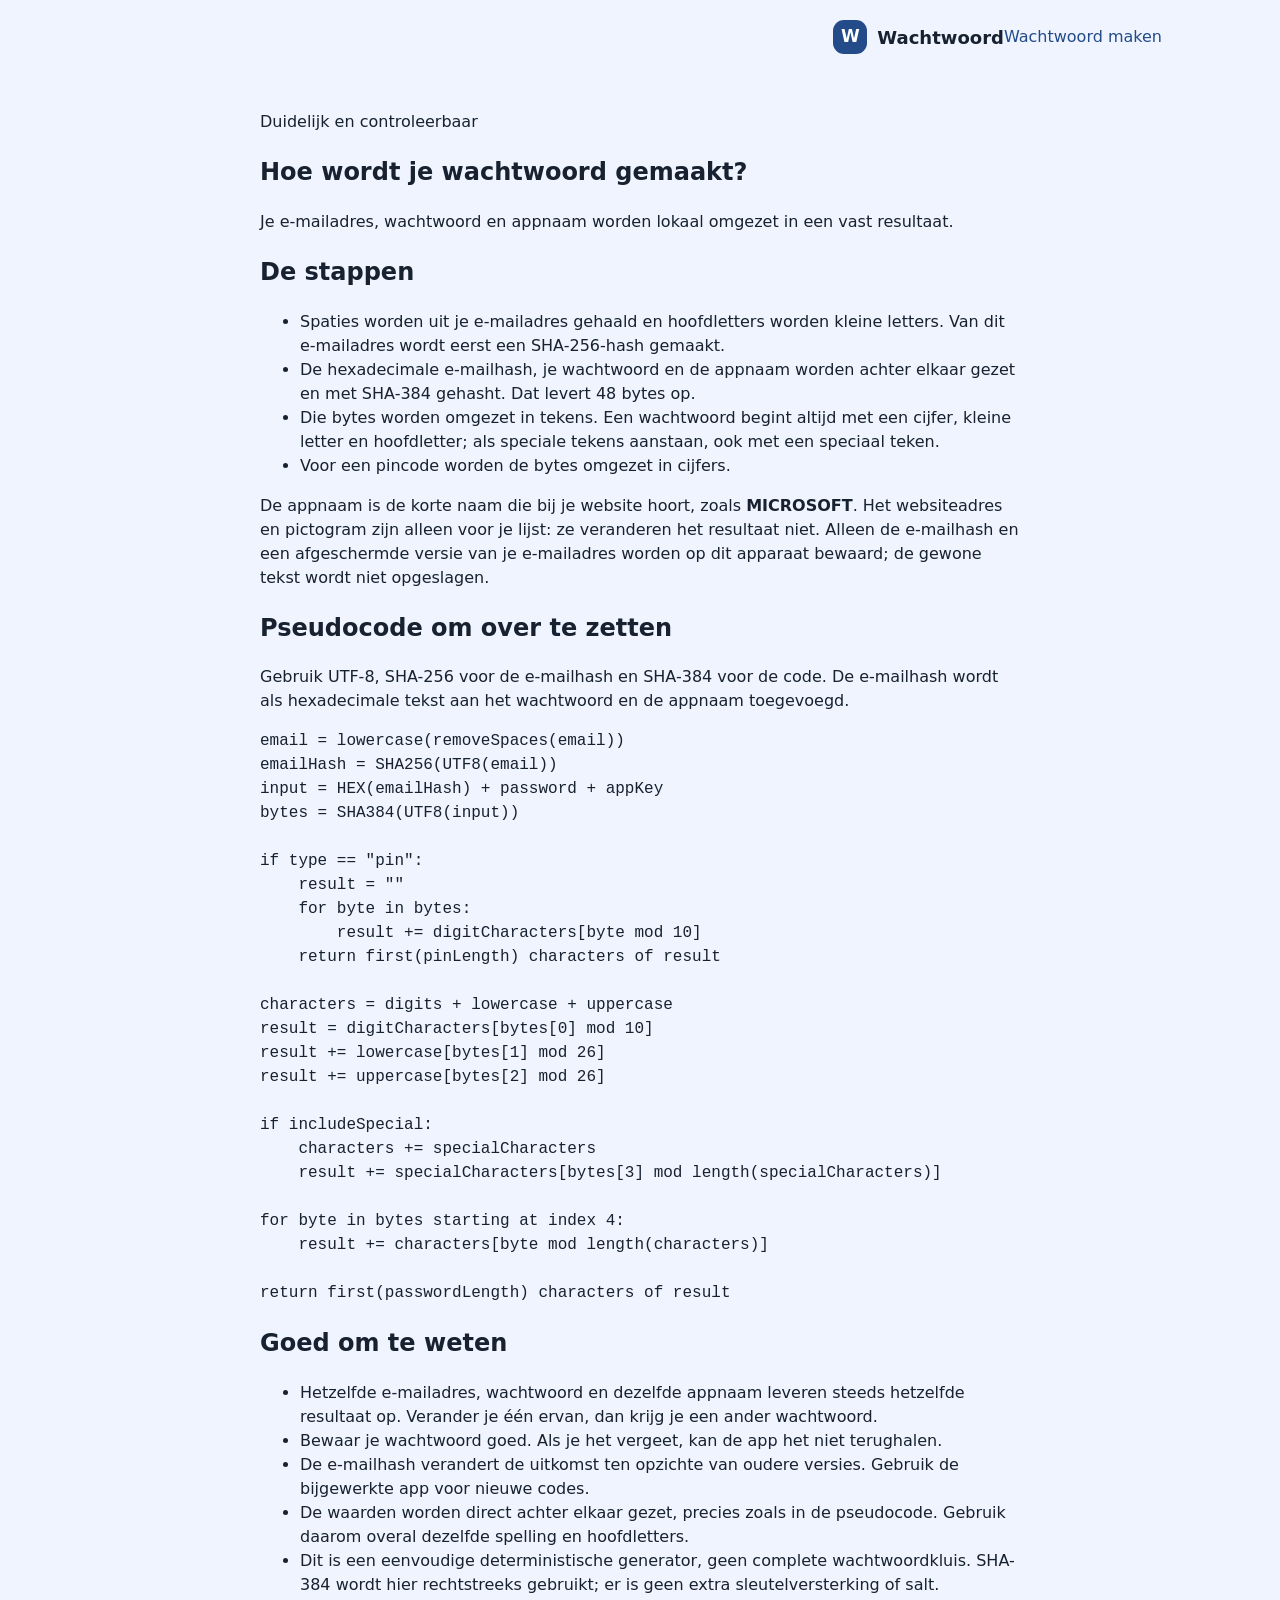
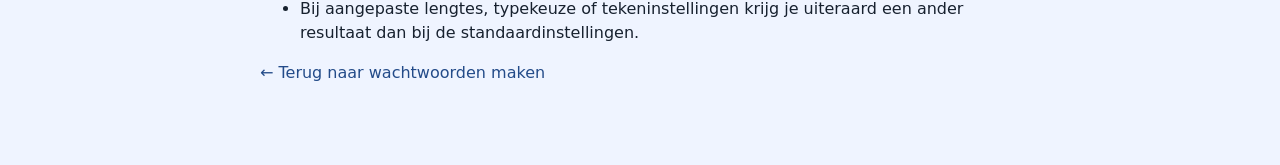
==== commit 9ca02d0f: "Apply masked-email and system-theme controls Co-authored-by: RobbeNooyens <42799452+RobbeNooyens@use" ====
--- a/how-it-works.html
+++ b/how-it-works.html
@@ -23,25 +23,26 @@
     <section class="intro">
       <p class="eyebrow">Duidelijk en controleerbaar</p>
       <h1>Hoe wordt je wachtwoord gemaakt?</h1>
-      <p>Je e-mailadres, hoofdwachtwoord en appnaam worden lokaal omgezet in een vast resultaat.</p>
+      <p>Je e-mailadres, wachtwoord en appnaam worden lokaal omgezet in een vast resultaat.</p>
     </section>
 
     <section class="how-card">
       <h2>De stappen</h2>
       <ul>
-        <li>Spaties worden uit je e-mailadres gehaald en hoofdletters worden kleine letters. Daarna worden je e-mailadres, hoofdwachtwoord en appnaam achter elkaar gezet.</li>
-        <li>De tekst wordt met SHA-384 gehasht in je browser. Dat levert 48 bytes op.</li>
+        <li>Spaties worden uit je e-mailadres gehaald en hoofdletters worden kleine letters. Van dit e-mailadres wordt eerst een SHA-256-hash gemaakt.</li>
+        <li>De hexadecimale e-mailhash, je wachtwoord en de appnaam worden achter elkaar gezet en met SHA-384 gehasht. Dat levert 48 bytes op.</li>
         <li>Die bytes worden omgezet in tekens. Een wachtwoord begint altijd met een cijfer, kleine letter en hoofdletter; als speciale tekens aanstaan, ook met een speciaal teken.</li>
         <li>Voor een pincode worden de bytes omgezet in cijfers.</li>
       </ul>
-      <p>De appnaam is de korte naam die bij je website hoort, zoals <strong>MICROSOFT</strong>. Het websiteadres en pictogram zijn alleen voor je lijst: ze veranderen het resultaat niet. Alleen een hash en afgeschermde versie van je e-mailadres worden op dit apparaat bewaard.</p>
+      <p>De appnaam is de korte naam die bij je website hoort, zoals <strong>MICROSOFT</strong>. Het websiteadres en pictogram zijn alleen voor je lijst: ze veranderen het resultaat niet. Alleen de e-mailhash en een afgeschermde versie van je e-mailadres worden op dit apparaat bewaard; de gewone tekst wordt niet opgeslagen.</p>
     </section>
 
     <section class="how-card">
       <h2>Pseudocode om over te zetten</h2>
-      <p>Gebruik UTF-8 voor de invoer en SHA-384 voor de hash. De standaardinstellingen geven dezelfde uitkomst als de oorspronkelijke versie: 20 tekens en speciale tekens voor een wachtwoord, of 6 cijfers voor een pincode.</p>
+      <p>Gebruik UTF-8, SHA-256 voor de e-mailhash en SHA-384 voor de code. De e-mailhash wordt als hexadecimale tekst aan het wachtwoord en de appnaam toegevoegd.</p>
       <pre class="pseudocode">email = lowercase(removeSpaces(email))
-input = email + masterPassword + appKey
+emailHash = SHA256(UTF8(email))
+input = HEX(emailHash) + password + appKey
 bytes = SHA384(UTF8(input))
 
 if type == "pin":
@@ -68,9 +69,10 @@
     <section class="how-card">
       <h2>Goed om te weten</h2>
       <ul>
-        <li>Hetzelfde e-mailadres, hoofdwachtwoord en dezelfde appnaam leveren steeds hetzelfde resultaat op. Verander je één ervan, dan krijg je een ander wachtwoord.</li>
-        <li>Bewaar je hoofdwachtwoord goed. Als je het vergeet, kan de app het niet terughalen.</li>
-        <li>De invoer wordt direct achter elkaar gezet, precies zoals in de pseudocode. Gebruik daarom overal dezelfde spelling en hoofdletters.</li>
+        <li>Hetzelfde e-mailadres, wachtwoord en dezelfde appnaam leveren steeds hetzelfde resultaat op. Verander je één ervan, dan krijg je een ander wachtwoord.</li>
+        <li>Bewaar je wachtwoord goed. Als je het vergeet, kan de app het niet terughalen.</li>
+        <li>De e-mailhash verandert de uitkomst ten opzichte van oudere versies. Gebruik de bijgewerkte app voor nieuwe codes.</li>
+        <li>De waarden worden direct achter elkaar gezet, precies zoals in de pseudocode. Gebruik daarom overal dezelfde spelling en hoofdletters.</li>
         <li>Dit is een eenvoudige deterministische generator, geen complete wachtwoordkluis. SHA-384 wordt hier rechtstreeks gebruikt; er is geen extra sleutelversterking of salt.</li>
         <li>Bij aangepaste lengtes, typekeuze of tekeninstellingen krijg je uiteraard een ander resultaat dan bij de standaardinstellingen.</li>
       </ul>
--- a/styles.css
+++ b/styles.css
@@ -2,14 +2,34 @@
   color-scheme: light;
   --ink: #17212f;
   --muted: #627184;
-  --line: #e2e8f0;
+  --line: #d7e1f0;
   --surface: #fff;
-  --canvas: #f6f8fb;
-  --blue: #315be8;
-  --blue-dark: #2348c5;
-  --blue-soft: #eff3ff;
-  --green: #13856d;
+  --canvas: #eff4ff;
+  --blue: #234b89;
+  --blue-dark: #173968;
+  --blue-soft: #e8effb;
+  --green: #176c67;
+  --field: #fff;
+  --field-border: #bdcce0;
+  --soft-surface: #f7f9fd;
   --shadow: 0 12px 36px rgba(27, 44, 75, .07);
+}
+
+:root[data-theme="dark"] {
+  color-scheme: dark;
+  --ink: #e6edf7;
+  --muted: #a6b5c9;
+  --line: #35465f;
+  --surface: #1b2a40;
+  --canvas: #111d30;
+  --blue: #8db4ff;
+  --blue-dark: #a9c7ff;
+  --blue-soft: #253a59;
+  --green: #72c3b2;
+  --field: #142238;
+  --field-border: #465b78;
+  --soft-surface: #192940;
+  --shadow: 0 12px 36px rgba(0, 0, 0, .2);
 }
 
 * {
@@ -57,6 +77,10 @@
 }
 
 .site-header {
+  display: flex;
+  min-height: 68px;
+  align-items: center;
+  justify-content: flex-end;
   max-width: 1100px;
   margin: 0 auto;
   padding: 20px 28px;
@@ -88,13 +112,19 @@
 
 .page-shell {
   width: min(760px, calc(100% - 40px));
-  margin: 28px auto 80px;
+  margin: 36px auto 80px;
 }
 
 .page-title {
   margin: 0 0 21px;
   font-size: clamp(25px, 4vw, 34px);
   letter-spacing: -.035em;
+}
+
+.wizard-step + .wizard-step {
+  margin-top: 38px;
+  padding-top: 34px;
+  border-top: 1px solid var(--line);
 }
 
 .panel,
@@ -151,9 +181,9 @@
   width: 100%;
   min-height: 52px;
   padding: 12px 14px;
-  border: 1px solid #cbd5e1;
+  border: 1px solid var(--field-border);
   border-radius: 10px;
-  background: #fff;
+  background: var(--field);
   color: var(--ink);
   font-size: 16px;
 }
@@ -167,6 +197,64 @@
 #passwordOutput:focus {
   border-color: var(--blue);
   outline: 3px solid rgba(49, 91, 232, .13);
+}
+
+.field input.input-warning {
+  border-color: #d88920;
+  box-shadow: 0 0 0 3px rgba(216, 137, 32, .1);
+}
+
+.email-clear-button {
+  position: absolute;
+  top: 6px;
+  right: 6px;
+  min-height: 40px;
+  padding: 7px 12px;
+  border: 0;
+  border-radius: 8px;
+  background: var(--blue-soft);
+  color: var(--blue);
+  cursor: pointer;
+  font-size: 13px;
+  font-weight: 700;
+}
+
+.icon-field:has(.email-clear-button:not([hidden])) input {
+  padding-right: 88px;
+}
+
+.icon-field input.saved-email-input {
+  background: var(--soft-surface);
+  color: var(--muted);
+  cursor: default;
+}
+
+.field-message {
+  margin: 7px 0 0;
+  font-size: 13px;
+  line-height: 1.4;
+}
+
+.warning-message {
+  color: #9a5b08;
+}
+
+.error-message {
+  color: #b8404d;
+}
+
+.success-message {
+  color: #157654;
+}
+
+.input-error {
+  border-color: #c84753 !important;
+  box-shadow: 0 0 0 3px rgba(200, 71, 83, .1);
+}
+
+.input-success {
+  border-color: #19835f !important;
+  box-shadow: 0 0 0 3px rgba(25, 131, 95, .1);
 }
 
 .icon-field {
@@ -191,6 +279,10 @@
   transform: translateY(-50%);
 }
 
+.icon-field:has(.field-message:not([hidden])) .field-icon {
+  top: 26px;
+}
+
 .key-icon svg {
   width: 20px;
   height: 20px;
@@ -208,9 +300,9 @@
   gap: 8px;
   margin: -4px 0 15px;
   padding: 8px 11px;
-  border: 1px solid #d9e2f5;
+  border: 1px solid var(--line);
   border-radius: 9px;
-  background: #f8faff;
+  background: var(--soft-surface);
   color: var(--muted);
   font-size: 13px;
 }
@@ -292,7 +384,7 @@
   align-items: center;
   gap: 12px;
   padding: 13px 14px;
-  border: 1px solid #cbd5e1;
+  border: 1px solid var(--field-border);
   border-radius: 11px;
   cursor: pointer;
 }
@@ -316,7 +408,7 @@
   place-items: center;
   border: 1.5px solid #9aa9ba;
   border-radius: 50%;
-  background: white;
+  background: var(--field);
 }
 
 .choice-card input:checked + .choice-indicator {
@@ -344,23 +436,50 @@
 }
 
 .settings {
-  margin-top: 18px;
-  padding: 13px 15px;
+  margin-top: 24px;
+  padding: 0;
   border: 1px solid var(--line);
-  border-radius: 10px;
-  background: #fbfcfe;
+  border-radius: 13px;
+  background: var(--soft-surface);
 }
 
 .settings summary {
-  width: fit-content;
+  display: flex;
+  min-height: 50px;
+  align-items: center;
+  justify-content: space-between;
+  padding: 12px 15px;
   color: var(--blue);
   cursor: pointer;
   font-size: 14px;
   font-weight: 700;
+  list-style: none;
+}
+
+.settings summary::-webkit-details-marker {
+  display: none;
+}
+
+.settings summary::after {
+  content: "＋";
+  font-size: 19px;
+  font-weight: 500;
+}
+
+.settings[open] summary::after {
+  content: "−";
 }
 
 .settings-content {
-  margin-top: 15px;
+  margin: 0 15px 15px;
+  padding: 16px 0 0;
+  border-top: 1px solid var(--line);
+}
+
+.settings-description {
+  margin: 0 0 16px;
+  color: var(--muted);
+  font-size: 13px;
 }
 
 .settings-content .field {
@@ -388,9 +507,24 @@
   display: flex;
   align-items: center;
   gap: 9px;
-  width: fit-content;
+  width: 100%;
+  padding: 12px;
+  border: 1px solid var(--line);
+  border-radius: 10px;
+  background: var(--surface);
   cursor: pointer;
   font-size: 14px;
+}
+
+.check-row strong,
+.check-row small {
+  display: block;
+}
+
+.check-row small {
+  margin-top: 2px;
+  color: var(--muted);
+  font-size: 12px;
 }
 
 .check-row input {
@@ -421,14 +555,14 @@
   padding: 12px 8px;
   border: 1px solid var(--line);
   border-radius: 12px;
-  background: #fff;
+  background: var(--surface);
   color: var(--ink);
   cursor: pointer;
 }
 
 .app-choice:hover {
   border-color: #9fb2f5;
-  background: #fafbff;
+  background: var(--soft-surface);
 }
 
 .app-choice.selected {
@@ -443,7 +577,7 @@
   place-items: center;
   overflow: hidden;
   border-radius: 12px;
-  background: #f2f5f9;
+  background: var(--soft-surface);
 }
 
 .app-icon img {
@@ -477,7 +611,7 @@
   place-items: center;
   border: 0;
   border-radius: 50%;
-  background: #fff;
+  background: var(--surface);
   color: #748195;
   cursor: pointer;
   font-size: 19px;
@@ -507,12 +641,26 @@
   line-height: 1;
 }
 
+.expand-apps {
+  display: block;
+  min-height: 42px;
+  margin: 13px auto 0;
+  padding: 7px 15px;
+  border: 1px solid var(--line);
+  border-radius: 9px;
+  background: var(--soft-surface);
+  color: var(--blue);
+  cursor: pointer;
+  font-size: 14px;
+  font-weight: 700;
+}
+
 .result-card {
   margin-top: 23px;
   padding: 19px;
   border: 1px solid #d9e2f5;
   border-radius: 13px;
-  background: #f8faff;
+  background: var(--soft-surface);
 }
 
 .result-heading {
@@ -536,7 +684,7 @@
   place-items: center;
   border: 1px solid var(--line);
   border-radius: 9px;
-  background: #fff;
+  background: var(--surface);
   color: #40516a;
   cursor: pointer;
 }
@@ -561,8 +709,8 @@
 
 #passwordOutput {
   min-height: 53px;
-  border-color: #dce4f2;
-  background: white;
+  border-color: var(--field-border);
+  background: var(--field);
   font-family: ui-monospace, "SFMono-Regular", Consolas, monospace;
   font-size: 17px;
   letter-spacing: .035em;
@@ -601,13 +749,17 @@
   color: #fff;
 }
 
+:root[data-theme="dark"] .button-primary {
+  color: #142238;
+}
+
 .button-primary:hover:not(:disabled) {
   background: var(--blue-dark);
 }
 
 .button-secondary {
   border-color: var(--line);
-  background: white;
+  background: var(--surface);
   color: var(--ink);
 }
 
@@ -637,13 +789,41 @@
 }
 
 .page-footer {
-  margin-top: 24px;
-  text-align: center;
+  display: flex;
+  align-items: center;
+  justify-content: center;
+  gap: 18px;
+  margin-top: 28px;
   font-size: 14px;
 }
 
 .page-footer a {
   color: var(--muted);
+}
+
+.theme-control {
+  display: inline-flex;
+  align-items: center;
+  gap: 6px;
+  color: var(--muted);
+  font-size: 13px;
+}
+
+.theme-select {
+  max-width: 170px;
+  min-height: 35px;
+  padding: 4px 24px 4px 7px;
+  border: 0;
+  border-radius: 6px;
+  background: transparent;
+  color: var(--blue);
+  cursor: pointer;
+  font: inherit;
+  font-weight: 700;
+}
+
+.mobile-theme-control {
+  display: none;
 }
 
 .app-dialog,
@@ -668,20 +848,6 @@
 .dialog-content {
   position: relative;
   padding: 29px;
-}
-
-.dialog-close {
-  position: absolute;
-  top: 13px;
-  right: 15px;
-  width: 36px;
-  height: 36px;
-  border: 0;
-  border-radius: 50%;
-  background: transparent;
-  color: var(--muted);
-  cursor: pointer;
-  font-size: 25px;
 }
 
 .dialog-icon {
@@ -760,17 +926,13 @@
   }
 
   .site-header {
-    padding: 14px 19px;
+    min-height: 48px;
+    padding: 6px 12px;
   }
 
   .page-shell {
     width: calc(100% - 24px);
-    margin: 17px auto 24px;
-  }
-
-  .page-title {
-    margin-bottom: 14px;
-    font-size: 25px;
+    margin: 10px auto 24px;
   }
 
   .wizard-progress {
@@ -806,6 +968,12 @@
     border-radius: 15px;
   }
 
+  .wizard-step + .wizard-step {
+    margin-top: 0;
+    padding-top: 0;
+    border-top: 0;
+  }
+
   .wizard-step {
     display: none;
   }
@@ -859,10 +1027,10 @@
     right: 0;
     bottom: 0;
     left: 0;
-    display: flex;
+    display: grid;
+    grid-template-columns: 1fr auto 1fr;
     min-height: 76px;
     align-items: center;
-    justify-content: space-between;
     gap: 12px;
     padding: 12px 20px calc(12px + env(safe-area-inset-bottom));
     border-top: 1px solid var(--line);
@@ -871,14 +1039,49 @@
     backdrop-filter: blur(12px);
   }
 
+  .mobile-theme-control {
+    display: inline-flex;
+    grid-column: 2;
+    grid-row: 1;
+    gap: 3px;
+    justify-self: center;
+    white-space: nowrap;
+  }
+
+  .mobile-theme-control .theme-select {
+    max-width: 105px;
+    padding-right: 12px;
+    font-size: 12px;
+    text-align: left;
+  }
+
   .wizard-controls .button-primary {
-    min-width: 145px;
-    margin-left: auto;
+    min-width: 108px;
+    grid-column: 3;
+    grid-row: 1;
+    justify-self: end;
   }
 
   .wizard-controls .button-back {
-    min-width: 80px;
+    grid-column: 1;
+    grid-row: 1;
+    justify-self: start;
+    min-width: 56px;
+    padding: 9px 6px;
     padding: 9px 10px;
+  }
+
+  .page-footer {
+    flex-direction: column;
+    gap: 7px;
+  }
+
+  .page-footer .theme-control {
+    display: none;
+  }
+
+  #nextStep[hidden] {
+    display: none;
   }
 
   .page-footer {
@@ -903,11 +1106,6 @@
 }
 
 @media (max-width: 380px) {
-  .saved-email {
-    gap: 5px;
-    font-size: 12px;
-  }
-
   .app-name {
     font-size: 11px;
   }
@@ -926,3 +1124,74 @@
     transition-duration: .01ms !important;
   }
 }
+
+:root[data-theme="dark"] .field input::placeholder,
+:root[data-theme="dark"] #passwordOutput::placeholder {
+  color: #91a2ba;
+}
+
+:root[data-theme="dark"] .field input.input-warning {
+  border-color: #e0a341;
+  box-shadow: 0 0 0 3px rgba(224, 163, 65, .12);
+}
+
+:root[data-theme="dark"] .email-clear-button {
+  background: var(--blue-soft);
+  color: var(--blue);
+}
+
+:root[data-theme="dark"] .warning-message {
+  color: #f3c575;
+}
+
+:root[data-theme="dark"] .error-message {
+  color: #ff9da5;
+}
+
+:root[data-theme="dark"] .success-message {
+  color: #82ddb8;
+}
+
+:root[data-theme="dark"] .add-app-choice {
+  border-color: #526985;
+}
+
+:root[data-theme="dark"] .app-icon,
+:root[data-theme="dark"] .add-app-icon {
+  background: #253a59;
+}
+
+:root[data-theme="dark"] .remove-app {
+  background: #24354c;
+  color: var(--ink);
+}
+
+:root[data-theme="dark"] .wizard-controls {
+  background: rgba(17, 29, 48, .96);
+}
+
+:root[data-theme="dark"] .button-secondary:hover:not(:disabled),
+:root[data-theme="dark"] .button-back:hover {
+  background: #253a59;
+}
+
+:root[data-theme="dark"] .warning-icon {
+  background: #533f27;
+  color: #f3c575;
+}
+
+:root[data-theme="dark"] .progress-segment {
+  background: #35465f;
+}
+
+:root[data-theme="dark"] .progress-segment.active {
+  background: var(--blue);
+}
+
+:root[data-theme="dark"] .icon-button {
+  color: var(--ink);
+}
+
+:root[data-theme="dark"] .app-choice:hover {
+  border-color: #6687b5;
+}
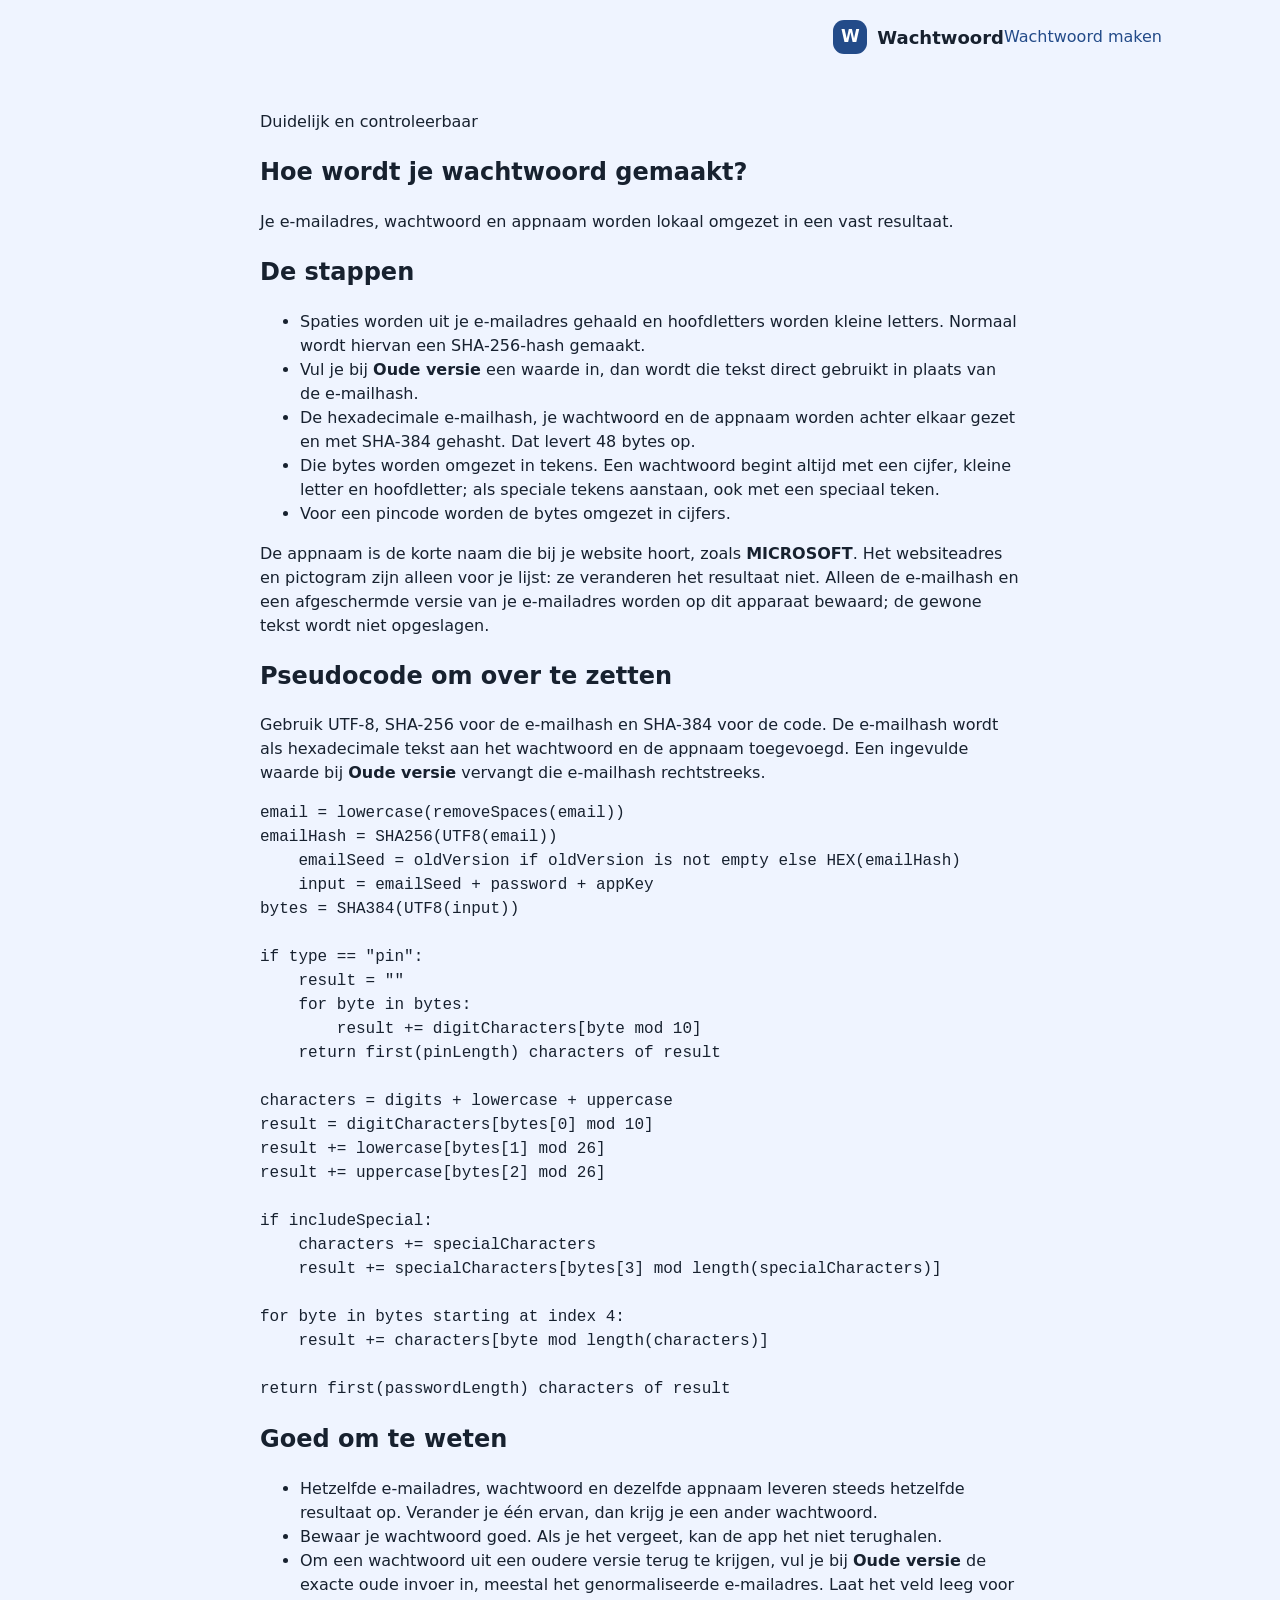
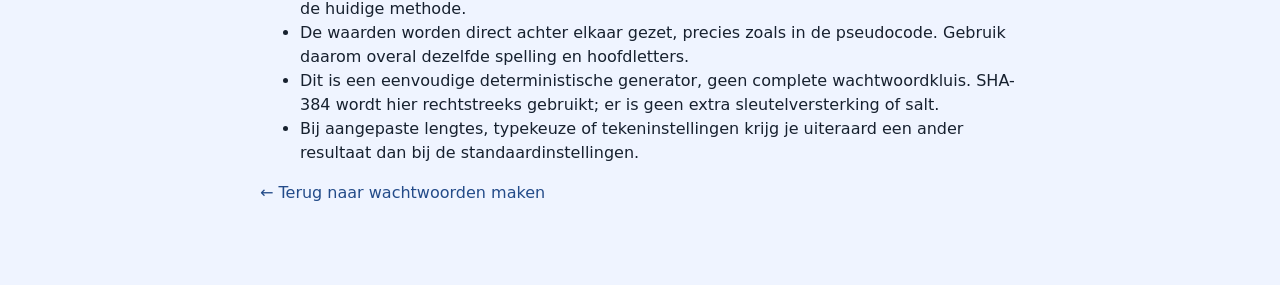
==== commit ab0cf80c: "Update how-it-works and index pages for clarity; add legacy input field and adjust step count" ====
--- a/how-it-works.html
+++ b/how-it-works.html
@@ -29,7 +29,8 @@
     <section class="how-card">
       <h2>De stappen</h2>
       <ul>
-        <li>Spaties worden uit je e-mailadres gehaald en hoofdletters worden kleine letters. Van dit e-mailadres wordt eerst een SHA-256-hash gemaakt.</li>
+        <li>Spaties worden uit je e-mailadres gehaald en hoofdletters worden kleine letters. Normaal wordt hiervan een SHA-256-hash gemaakt.</li>
+        <li>Vul je bij <strong>Oude versie</strong> een waarde in, dan wordt die tekst direct gebruikt in plaats van de e-mailhash.</li>
         <li>De hexadecimale e-mailhash, je wachtwoord en de appnaam worden achter elkaar gezet en met SHA-384 gehasht. Dat levert 48 bytes op.</li>
         <li>Die bytes worden omgezet in tekens. Een wachtwoord begint altijd met een cijfer, kleine letter en hoofdletter; als speciale tekens aanstaan, ook met een speciaal teken.</li>
         <li>Voor een pincode worden de bytes omgezet in cijfers.</li>
@@ -39,10 +40,11 @@
 
     <section class="how-card">
       <h2>Pseudocode om over te zetten</h2>
-      <p>Gebruik UTF-8, SHA-256 voor de e-mailhash en SHA-384 voor de code. De e-mailhash wordt als hexadecimale tekst aan het wachtwoord en de appnaam toegevoegd.</p>
+      <p>Gebruik UTF-8, SHA-256 voor de e-mailhash en SHA-384 voor de code. De e-mailhash wordt als hexadecimale tekst aan het wachtwoord en de appnaam toegevoegd. Een ingevulde waarde bij <strong>Oude versie</strong> vervangt die e-mailhash rechtstreeks.</p>
       <pre class="pseudocode">email = lowercase(removeSpaces(email))
 emailHash = SHA256(UTF8(email))
-input = HEX(emailHash) + password + appKey
+    emailSeed = oldVersion if oldVersion is not empty else HEX(emailHash)
+    input = emailSeed + password + appKey
 bytes = SHA384(UTF8(input))
 
 if type == "pin":
@@ -71,7 +73,7 @@
       <ul>
         <li>Hetzelfde e-mailadres, wachtwoord en dezelfde appnaam leveren steeds hetzelfde resultaat op. Verander je één ervan, dan krijg je een ander wachtwoord.</li>
         <li>Bewaar je wachtwoord goed. Als je het vergeet, kan de app het niet terughalen.</li>
-        <li>De e-mailhash verandert de uitkomst ten opzichte van oudere versies. Gebruik de bijgewerkte app voor nieuwe codes.</li>
+        <li>Om een wachtwoord uit een oudere versie terug te krijgen, vul je bij <strong>Oude versie</strong> de exacte oude invoer in, meestal het genormaliseerde e-mailadres. Laat het veld leeg voor de huidige methode.</li>
         <li>De waarden worden direct achter elkaar gezet, precies zoals in de pseudocode. Gebruik daarom overal dezelfde spelling en hoofdletters.</li>
         <li>Dit is een eenvoudige deterministische generator, geen complete wachtwoordkluis. SHA-384 wordt hier rechtstreeks gebruikt; er is geen extra sleutelversterking of salt.</li>
         <li>Bij aangepaste lengtes, typekeuze of tekeninstellingen krijg je uiteraard een ander resultaat dan bij de standaardinstellingen.</li>
--- a/styles.css
+++ b/styles.css
@@ -43,6 +43,8 @@
   font-family: Inter, ui-sans-serif, system-ui, -apple-system, BlinkMacSystemFont, "Segoe UI", sans-serif;
   font-size: 16px;
   line-height: 1.5;
+  -webkit-user-select: none;
+  user-select: none;
 }
 
 button,
@@ -537,6 +539,171 @@
   display: grid;
   grid-template-columns: repeat(auto-fill, minmax(105px, 1fr));
   gap: 11px;
+}
+
+.app-filter {
+  margin: 0 0 19px;
+  padding: 12px 14px 10px;
+  border: 1px solid var(--line);
+  border-radius: 12px;
+  background: var(--soft-surface);
+}
+
+.app-filter-heading {
+  display: flex;
+  align-items: center;
+  justify-content: space-between;
+  min-height: 25px;
+  margin-bottom: 4px;
+  color: var(--muted);
+  font-size: 12px;
+  font-weight: 650;
+}
+
+.clear-app-filter {
+  padding: 4px 8px;
+  border: 0;
+  border-radius: 7px;
+  background: transparent;
+  color: var(--blue);
+  cursor: pointer;
+  font: inherit;
+  font-weight: 700;
+}
+
+.clear-app-filter:hover {
+  background: var(--blue-soft);
+}
+
+.app-letter-carousel {
+  position: relative;
+  height: 48px;
+  margin: 0 1px;
+  border-radius: 10px;
+}
+
+.app-letter-carousel:focus-within {
+  outline: 3px solid rgba(49, 91, 232, .18);
+}
+
+#appLetterFilter {
+  position: absolute;
+  z-index: 2;
+  inset: 0;
+  width: 100%;
+  height: 100%;
+  margin: 0;
+  opacity: 0;
+  cursor: pointer;
+}
+
+.letter-ticks {
+  position: absolute;
+  inset: 0 20px;
+}
+
+.letter-ticks::before {
+  position: absolute;
+  top: 50%;
+  right: 0;
+  left: 0;
+  height: 2px;
+  border-radius: 2px;
+  background: var(--line);
+  content: "";
+  transform: translateY(-50%);
+}
+
+.letter-tick {
+  position: absolute;
+  top: 50%;
+  display: grid;
+  place-items: center;
+  border: 1px solid var(--surface);
+  border-radius: 50%;
+  background: #aab8ca;
+  color: var(--muted);
+  font-size: 8px;
+  font-weight: 800;
+  line-height: 1;
+  transform: translate(-50%, -50%);
+  transition: width .16s ease, height .16s ease, background-color .16s ease, color .16s ease, box-shadow .16s ease;
+}
+
+.letter-tick.distance-0 {
+  width: 5px;
+  height: 5px;
+}
+
+.letter-tick.distance-1 {
+  width: 22px;
+  height: 22px;
+}
+
+.letter-tick.distance-2 {
+  width: 16px;
+  height: 16px;
+  font-size: 7px;
+}
+
+.letter-tick.distance-3 {
+  width: 11px;
+  height: 11px;
+  font-size: 6px;
+}
+
+.letter-tick.endpoint:not(.active) {
+  width: 9px;
+  height: 9px;
+}
+
+.letter-tick.active {
+  z-index: 1;
+  width: 38px;
+  height: 38px;
+  border-color: var(--blue);
+  background: var(--blue);
+  box-shadow: 0 3px 9px rgba(49, 91, 232, .24);
+  color: #fff;
+  font-size: 15px;
+}
+
+.letter-tick.active.distance-1 {
+  width: 25px;
+  height: 25px;
+  font-size: 10px;
+}
+
+.letter-tick.active.distance-2 {
+  width: 18px;
+  height: 18px;
+  font-size: 8px;
+}
+
+.letter-tick.active.distance-3 {
+  width: 12px;
+  height: 12px;
+  font-size: 6px;
+}
+
+:root[data-theme="dark"] .letter-tick {
+  border-color: var(--soft-surface);
+  background: #647b99;
+  color: #d8e4f4;
+}
+
+:root[data-theme="dark"] .letter-tick.active {
+  border-color: var(--blue);
+  background: var(--blue);
+  color: #142238;
+}
+
+.empty-app-filter {
+  grid-column: 2 / -1;
+  align-self: center;
+  margin: 0;
+  color: var(--muted);
+  font-size: 13px;
 }
 
 .app-item {
@@ -792,7 +959,7 @@
   display: flex;
   align-items: center;
   justify-content: center;
-  gap: 18px;
+  gap: 11px;
   margin-top: 28px;
   font-size: 14px;
 }
@@ -804,22 +971,52 @@
 .theme-control {
   display: inline-flex;
   align-items: center;
-  gap: 6px;
+  gap: 5px;
   color: var(--muted);
   font-size: 13px;
 }
 
-.theme-select {
-  max-width: 170px;
-  min-height: 35px;
-  padding: 4px 24px 4px 7px;
+.footer-separator {
+  color: var(--line);
+  font-size: 19px;
+  line-height: 1;
+}
+
+.theme-label {
+  margin-right: 3px;
+}
+
+.theme-button {
+  display: grid;
+  width: 35px;
+  height: 35px;
+  place-items: center;
   border: 0;
-  border-radius: 6px;
+  border-radius: 9px;
   background: transparent;
+  color: var(--muted);
+  cursor: pointer;
+  transition: background-color .15s ease, color .15s ease;
+}
+
+.theme-button:hover {
+  background: var(--soft-surface);
   color: var(--blue);
-  cursor: pointer;
-  font: inherit;
-  font-weight: 700;
+}
+
+.theme-button[aria-pressed="true"] {
+  background: var(--blue-soft);
+  color: var(--blue);
+}
+
+.theme-button svg {
+  width: 19px;
+  height: 19px;
+  fill: none;
+  stroke: currentColor;
+  stroke-linecap: round;
+  stroke-linejoin: round;
+  stroke-width: 1.8;
 }
 
 .mobile-theme-control {
@@ -1040,19 +1237,11 @@
   }
 
   .mobile-theme-control {
-    display: inline-flex;
-    grid-column: 2;
-    grid-row: 1;
-    gap: 3px;
-    justify-self: center;
-    white-space: nowrap;
-  }
-
-  .mobile-theme-control .theme-select {
-    max-width: 105px;
-    padding-right: 12px;
-    font-size: 12px;
-    text-align: left;
+    display: flex;
+    position: absolute;
+    left: 50%;
+    transform: translateX(-50%);
+    gap: 5px;
   }
 
   .wizard-controls .button-primary {
@@ -1071,21 +1260,28 @@
     padding: 9px 10px;
   }
 
-  .page-footer {
-    flex-direction: column;
-    gap: 7px;
-  }
-
-  .page-footer .theme-control {
-    display: none;
-  }
-
   #nextStep[hidden] {
     display: none;
   }
 
   .page-footer {
+    flex-wrap: wrap;
     margin-top: 25px;
+  }
+
+  .page-footer .theme-control,
+  .page-footer .footer-separator {
+    display: none;
+  }
+
+  .app-filter {
+    padding-right: 10px;
+    padding-left: 10px;
+  }
+
+  .letter-ticks {
+    right: 17px;
+    left: 17px;
   }
 
   .toast {
